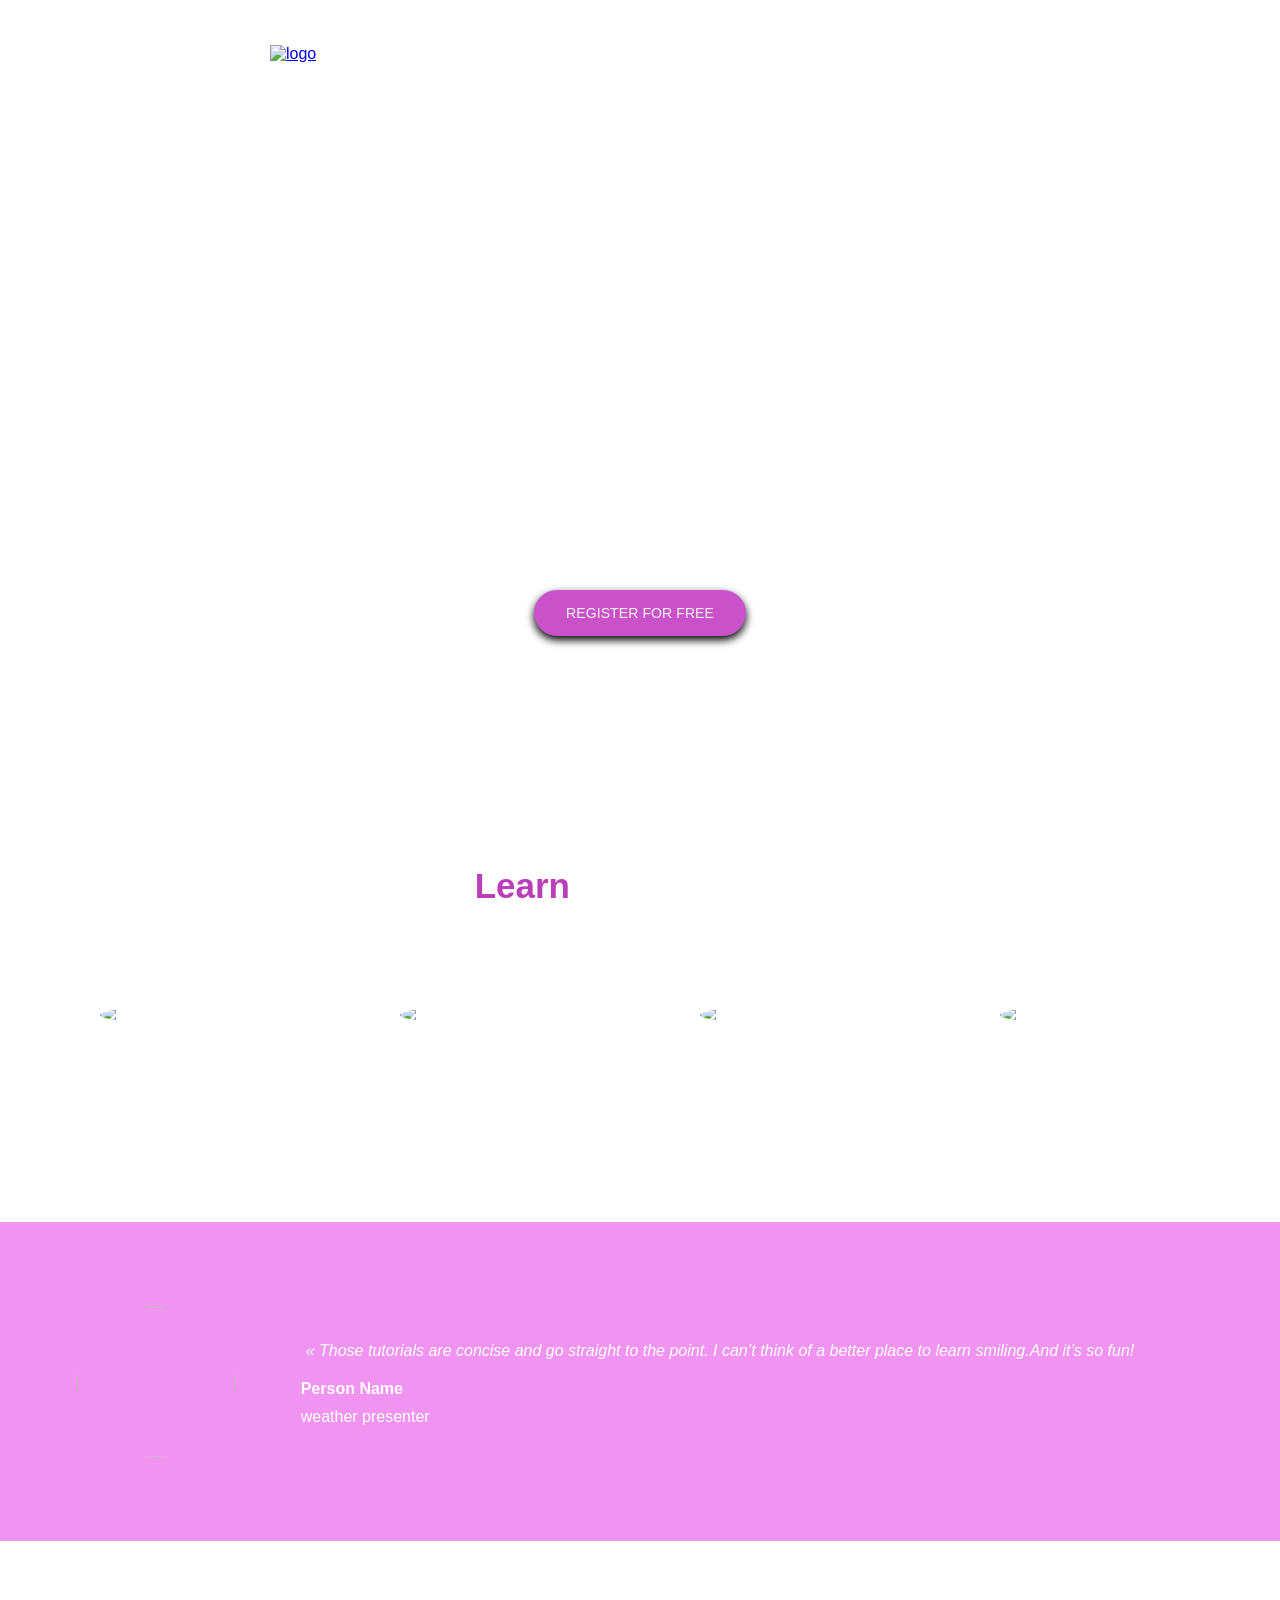
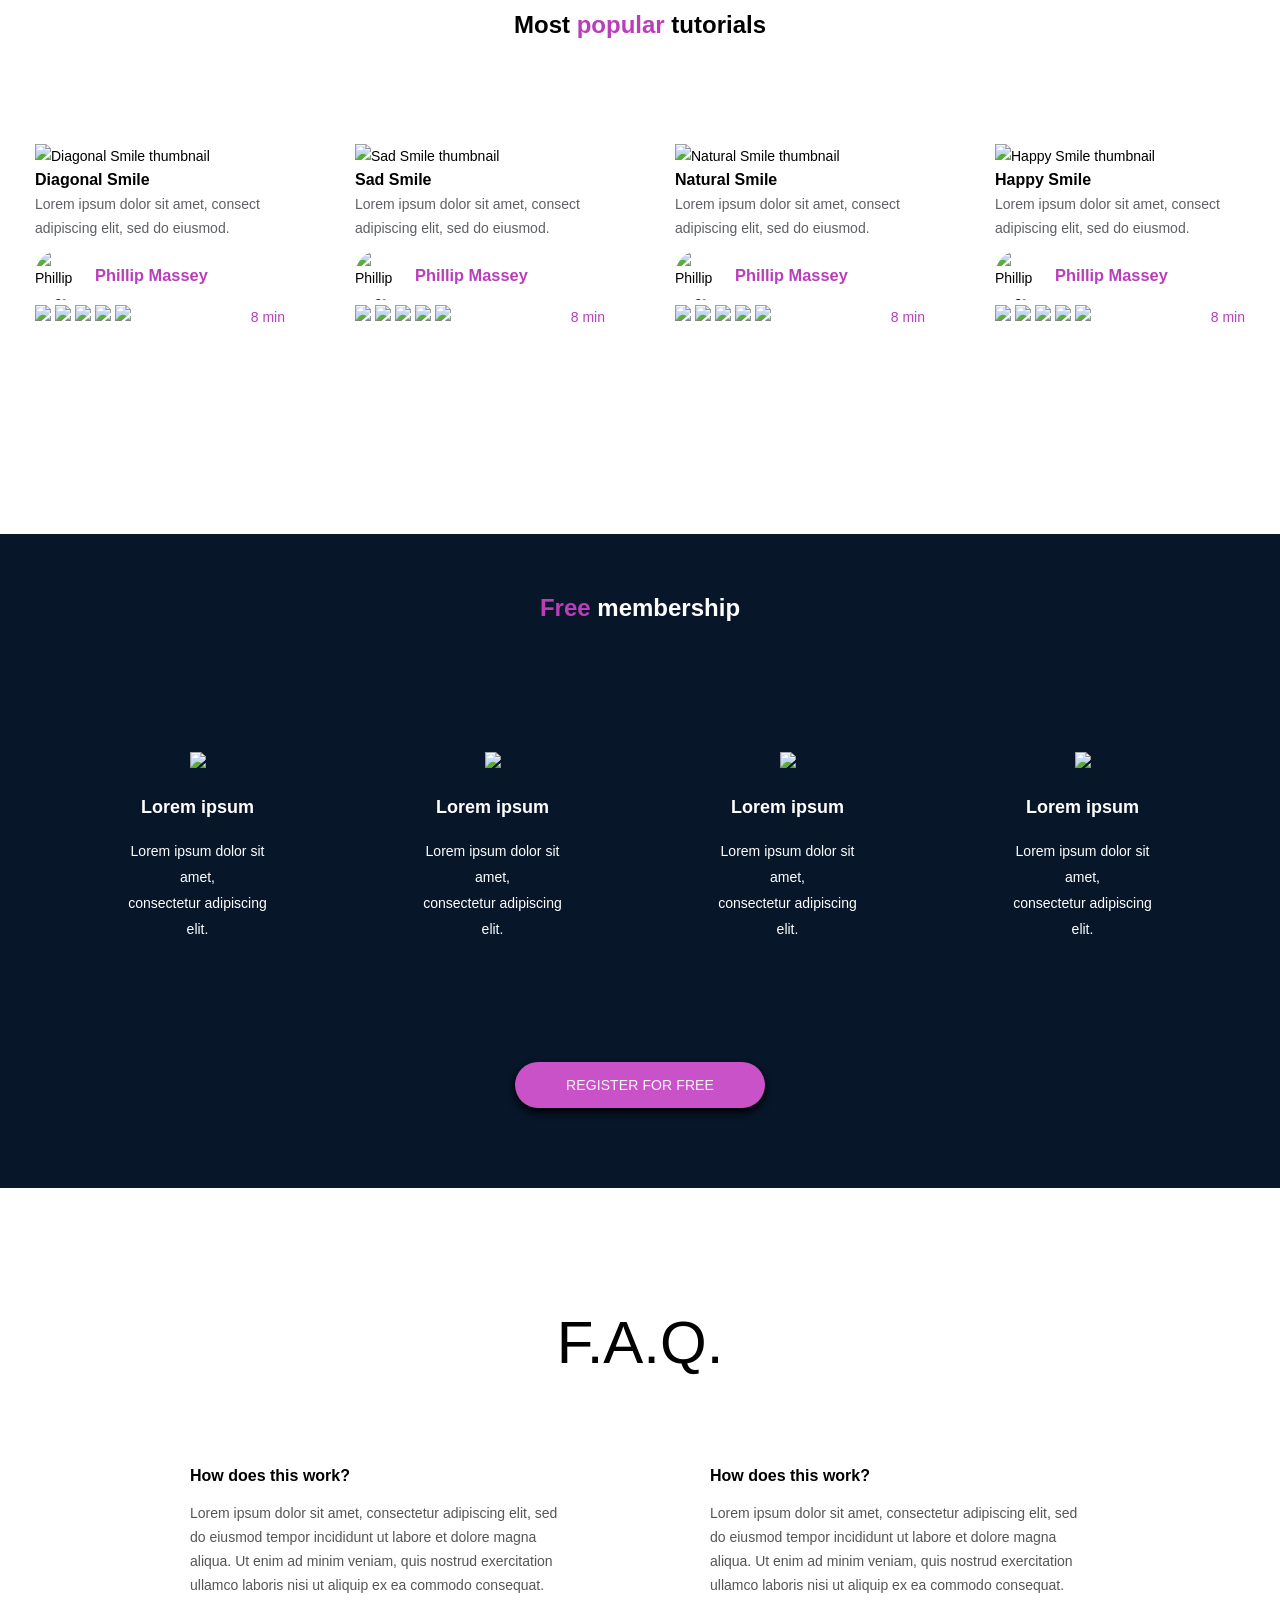
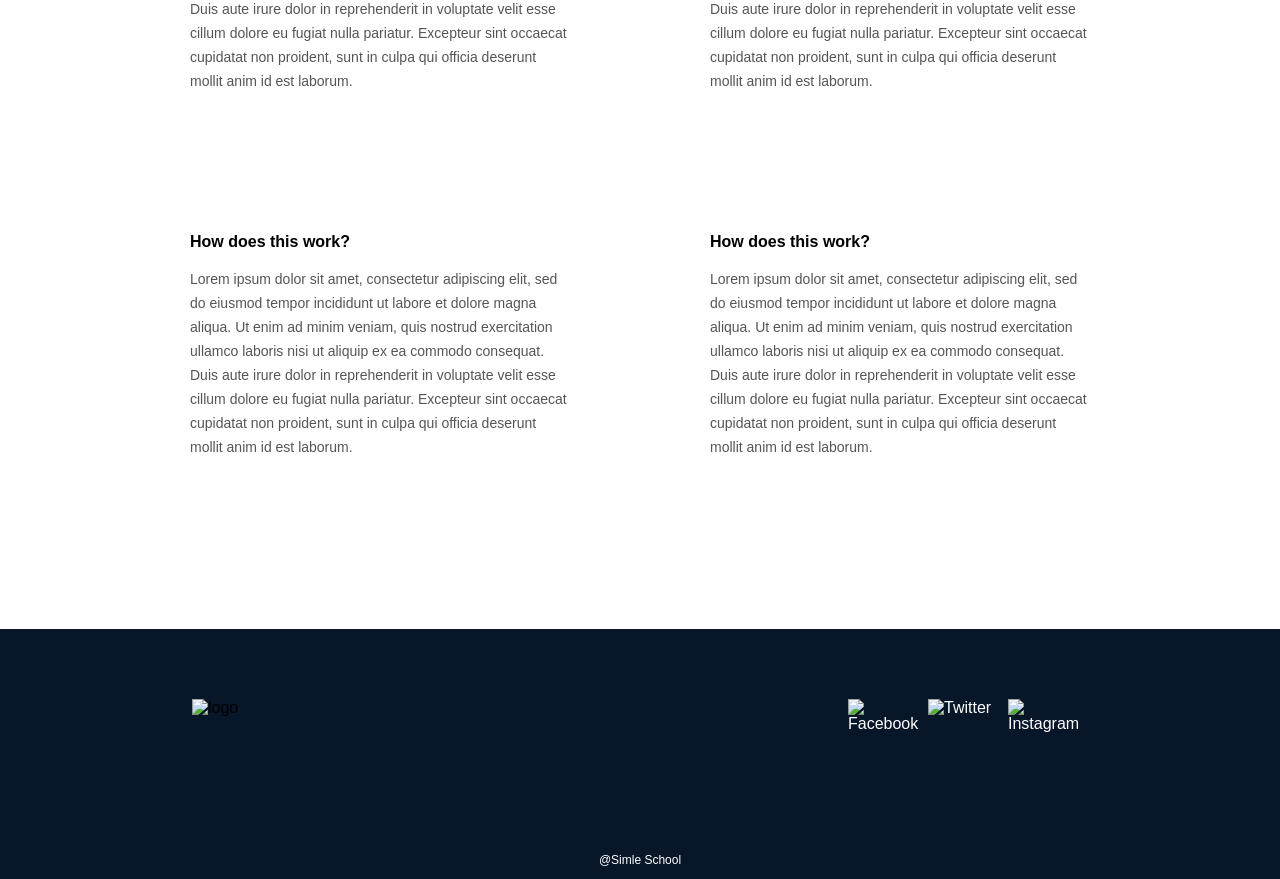
==== index.html @ 7311603f "trying to show the code on github" ====
<!DOCTYPE html>
<html lang="en">

<head>
  <meta charset="UTF-8">
  <meta name="viewport" content="width=device-width, initial-scale=1.0">
  <title>Document</title>
  <link rel="stylesheet" href="styles.css">
</head>

<body>

  <header>
    <ul>
      <a href="index.html">
        <img src="../images/smileSchool.png" alt="logo">
      </a>

      <li><a href="">COURSES</a></li>
      <li><a href="">PRICING</a></li>
      <li><a href="">LOGIN</a></li>

    </ul>

    <main>
      <section>

        <div class="hero">
          <h1>Get schooled</h1>
          <p>
            <span>SIMLE</span>
            <span>GRIN</span>
            <span>LAUGH</span>
          </p>
          <button class="button">REGISTER FOR FREE</button>
        </div>

        <div>
          <h2 class="pros-h2"><span style="color: rgb(186, 61, 186);">Learn</span> from the pros</h2>
          <div class="pros">

            <div class="pro-card">
              <img src="../images/avatar1.png" alt="profile-0">
              <h3>Phillip Massey</h3>
              <p>« Smile of the year »</p>
              <p>2018 - 2019</p>

            </div>

            <div class="pro-card">
              <img src="../images/avatar2.png" alt="profile-1">
              <h3>Nannie Lawrence</h3>
              <p>Best Smile</p>
              <p>2017</p>
            </div>

            <div class="pro-card">
              <img src="../images/avatar3.png" alt="profile-2">
              <h3>Bruce Walters</h3>
              <p>Nice Smile</p>
              <p>2019</p>
            </div>

            <div class="pro-card">
              <img src="../images/avatar4.png" alt="profile-3">
              <h3>Bruce Walters</h3>
              <p>24H Smile</p>
              <p>2016-2019</p>
            </div>

          </div>
        </div>

      </section>
    </main>
    <div></div>
  </header>

  <section>
    <div class="quote">
      <img src="../images/avatar5.png">
      <div class="quote-words">
        <blockquote cite="">
          « Those tutorials are concise and go straight to the point.
          I can’t think of a better place to learn smiling.And it’s so fun!
        </blockquote>
        <p>
          <span style="font-weight: bold;">Person Name</span>
        </p>
        <p>
          <span>weather presenter</span>
        </p>
      </div>
    </div>
  </section>

  <section class="tutorials">
    <h1>Most <span style="color: rgb(186, 61, 186);">popular</span> tutorials</h1>
    <div class="smiles-container">
      <div class="smile">
        <img style="object-position: top;" src="../images/video1.png" alt="Diagonal Smile thumbnail">
        <h2>Diagonal Smile</h2>
        <p>Lorem ipsum dolor sit amet,
          consect adipiscing elit, sed do eiusmod.</p>
        <div class="avatar-image">
          <img src="../images/avatar1.png" alt="Phillip Massey">
          <h3>Phillip Massey</h3>
        </div>
        <div class="stars-container">
          <div class="stars">
            <img src="../images/Star_1.png" alt="star">
            <img src="../images/Star_1.png" alt="star">
            <img src="../images/Star_1.png" alt="star">
            <img src="../images/Star_1.png" alt="star">
            <img src="../images/Star_5.png" alt="star">
          </div>
          <p style="color: rgb(186, 61, 186);">8 min</p>
        </div>
      </div>
      <div class="smile">
        <img src="../images/video2.png" alt="Sad Smile thumbnail">
        <h2>Sad Smile</h2>
        <p>Lorem ipsum dolor sit amet, consect adipiscing elit, sed do eiusmod.</p>
        <div class="avatar-image">
          <img src="../images/avatar1.png" alt="Phillip Massey">
          <h3>Phillip Massey</h3>
        </div>
        <div class="stars-container">
          <div class="stars">
            <img src="../images/Star_1.png" alt="star">
            <img src="../images/Star_1.png" alt="star">
            <img src="../images/Star_1.png" alt="star">
            <img src="../images/Star_1.png" alt="star">
            <img src="../images/Star_5.png" alt="star">
          </div>
          <p style="color: rgb(186, 61, 186);">8 min</p>
        </div>
      </div>
      <div class="smile">
        <img src="../images/video3.png" alt="Natural Smile thumbnail">
        <h2>Natural Smile</h2>
        <p>Lorem ipsum dolor sit amet, consect adipiscing elit, sed do eiusmod.</p>
        <div class="avatar-image">
          <img src="../images/avatar1.png" alt="Phillip Massey">
          <h3>Phillip Massey</h3>
        </div>
        <div class="stars-container">
          <div class="stars">
            <img src="../images/Star_1.png" alt="star">
            <img src="../images/Star_1.png" alt="star">
            <img src="../images/Star_1.png" alt="star">
            <img src="../images/Star_1.png" alt="star">
            <img src="../images/Star_5.png" alt="star">
          </div>
          <p style="color: rgb(186, 61, 186);">8 min</p>
        </div>
      </div>
      <div class="smile">
        <img src="../images/video4.png" alt="Happy Smile thumbnail">
        <h2>Happy Smile</h2>
        <p>Lorem ipsum dolor sit amet, consect adipiscing elit, sed do eiusmod.</p>
        <div class="avatar-image">
          <img src="../images/avatar1.png" alt="Phillip Massey">
          <h3>Phillip Massey</h3>
        </div>
        <div class="stars-container">
          <div class="stars">
            <img src="../images/Star_1.png" alt="star">
            <img src="../images/Star_1.png" alt="star">
            <img src="../images/Star_1.png" alt="star">
            <img src="../images/Star_1.png" alt="star">
            <img src="../images/Star_5.png" alt="star">
          </div>
          <p style="color: rgb(186, 61, 186);">8 min</p>
        </div>
      </div>
    </div>
  </section>

  <section class="free">
    <h1><span style="color: rgb(186, 61, 186);">Free</span> membership</h1>
    <div class="membership-container">
      <div class="membership">
        <img src="../images/smile.png">
        <h2>Lorem ipsum</h2>
        <p>Lorem ipsum dolor sit amet, <br> consectetur adipiscing elit.</p>
      </div>
      <div class="membership">
        <img src="../images/smile.png">
        <h2>Lorem ipsum</h2>
        <p>Lorem ipsum dolor sit amet, <br> consectetur adipiscing elit.</p>
      </div>
      <div class="membership">
        <img src="../images/smile.png">
        <h2>Lorem ipsum</h2>
        <p>Lorem ipsum dolor sit amet, <br>consectetur adipiscing elit.</p>
      </div>
      <div class="membership">
        <img src="../images/smile.png">
        <h2>Lorem ipsum</h2>
        <p>Lorem ipsum dolor sit amet, <br> consectetur adipiscing elit.</p>
      </div>
    </div>
    <button type="button">REGISTER FOR FREE</button>
  </section>

  <section class="faq-section">
    <h2>F.A.Q.</h2>

    <div class="faq-container">
      <div class="faq-item">
        <h4>How does this work?</h4>
        <p>
          Lorem ipsum dolor sit amet, consectetur adipiscing elit, sed do eiusmod tempor incididunt ut labore et dolore
          magna aliqua. Ut enim ad minim veniam, quis nostrud exercitation ullamco laboris nisi ut aliquip ex ea commodo
          consequat. Duis aute irure dolor in reprehenderit in voluptate velit esse cillum dolore eu fugiat nulla
          pariatur. Excepteur sint occaecat cupidatat non proident, sunt in culpa qui officia deserunt mollit anim id
          est laborum.
        </p>
      </div>

      <div class="faq-item">
        <h4>How does this work?</h4>
        <p>
          Lorem ipsum dolor sit amet, consectetur adipiscing elit, sed do eiusmod tempor incididunt ut labore et dolore
          magna aliqua. Ut enim ad minim veniam, quis nostrud exercitation ullamco laboris nisi ut aliquip ex ea commodo
          consequat. Duis aute irure dolor in reprehenderit in voluptate velit esse cillum dolore eu fugiat nulla
          pariatur. Excepteur sint occaecat cupidatat non proident, sunt in culpa qui officia deserunt mollit anim id
          est laborum.
        </p>
      </div>

      <div class="faq-item">
        <h4>How does this work?</h4>
        <p>
          Lorem ipsum dolor sit amet, consectetur adipiscing elit, sed do eiusmod tempor incididunt ut labore et dolore
          magna aliqua. Ut enim ad minim veniam, quis nostrud exercitation ullamco laboris nisi ut aliquip ex ea commodo
          consequat. Duis aute irure dolor in reprehenderit in voluptate velit esse cillum dolore eu fugiat nulla
          pariatur. Excepteur sint occaecat cupidatat non proident, sunt in culpa qui officia deserunt mollit anim id
          est laborum.
        </p>
      </div>

      <div class="faq-item">
        <h4>How does this work?</h4>
        <p>
          Lorem ipsum dolor sit amet, consectetur adipiscing elit, sed do eiusmod tempor incididunt ut labore et dolore
          magna aliqua. Ut enim ad minim veniam, quis nostrud exercitation ullamco laboris nisi ut aliquip ex ea commodo
          consequat. Duis aute irure dolor in reprehenderit in voluptate velit esse cillum dolore eu fugiat nulla
          pariatur. Excepteur sint occaecat cupidatat non proident, sunt in culpa qui officia deserunt mollit anim id
          est laborum.
        </p>
      </div>
    </div>

  </section>

  <footer>
    <div>
      <div class="footer-cnt">
        <img src="../images/smileSchool.png" alt="logo">
        <div class="logo">
          <ul>
            <li><img src="../images/facebook.png" alt="Facebook"></li>
            <li><img src="../images/twitter.png" alt="Twitter"></li>
            <li><img src="../images/Instagram.png" alt="Instagram"></li>
          </ul>
        </div>
      </div>
      <p class="text">@Simle School</p>
    </div>
  </footer>

</body>

</html>
---- styles.css ----
* {
  margin: 0;
  font-family: sans-serif;
}

header {
  background-image: url(../images/background.png);
  height: auto;
  max-width: 100%;
  background-size: cover;
}

header > ul {
  list-style-type: none;
  margin: 0 200px;
  padding: 40px;
  overflow: hidden;
  background-color: none;
}

ul li {
  float: right;
}

ul > a > img {
  padding: 5px 30px;
}

ul li a {
  display: block;
  color: white;
  text-align: center;
  padding: 14px 16px;
  text-decoration: none;
  font-weight: bold;
}

ul li a:hover {
  background-color: #111111;
}

.hero {
  display: flex;
  justify-content: center;
  align-items: center;
  flex-direction: column;
  padding: 20px;
}

.hero > h1 {
  font-size: 150px;
  margin-top: 200px;
  font-weight: bold;
  color: white;
}

.hero > p > span {
  color: white;
  padding: 10px 30px;
  font-weight: bold;
  font-size: 20px;
  font-size: 18px;
}

.hero > button {
  background-color: rgb(201, 82, 201);
  color: whitesmoke;
  font-size: 14px;
  padding: 15px 32px;
  border: none;
  border-radius: 26px;
  margin: 50px 10px;
  letter-spacing: 0.1px;
  cursor: pointer;
  box-shadow: 0px 4px 8px black;
}

.button-hover {
  cursor: pointer;
}

.button:hover {
  background-color: blueviolet;
  cursor: pointer;
  transition: 0.3s ease;
}

.pros-h2 {
  margin-top: 160px;
  text-align: center;
  font-size: 35px;
  color: white;
}

.pros img {
  width: 180px;
  height: auto;
  border-radius: 50%;
}

.pros {
  display: flex;
  justify-content: center;
  align-items: center;
  flex-direction: row;
}

.pro-card {
  padding: 20px;
  margin: 80px 40px;
  display: flex;
  flex-direction: column;
  justify-content: center;
  align-items: center;
  color: white;
}

.pro-card > h3 {
  padding: 5px;
  margin-top: 10px;
}

.pro-card > p {
  padding: 5px;
  font-style: italic;
}

.quote {
  display: flex;
  flex-direction: row;
  align-items: center;
  justify-content: center;
  padding: 50px;
  background-color: rgb(241, 147, 241);
}

.quote > img {
  height: 150px;
  width: 160px;
  border-radius: 50%;
  object-fit: cover;
}

.quote-words {
  margin: 30px;
  padding: 30px;
}

.quote-words > p {
  padding: 5px;
  color: white;
}

.quote-words > blockquote {
  padding: 10px;
  margin-bottom: 5px;
  color: white;
  font-style: italic;
}

.smiles-container {
  display: flex;
  flex-direction: row;
  align-items: center;
  justify-content: center;
}

.smiles {
  display: flex;
  align-items: center;
  justify-content: center;
}

.tutorials img {
  width: 255px;
  height: 154px;
  object-fit: cover;
  object-position: middle center;
}

.tutorials > h1 {
  text-align: center;
  padding: 20px;
  margin: 50px;
}

.tutorials {
  margin-top: 50px;
}

.avatar-image img {
  height: 50px;
  width: 50px;
  border-radius: 50%;
}

.stars {
  height: 20px;
  width: 20px;
  display: flex;
}

.stars img {
  height: 20px;
  width: 20px;
}

.smile {
  padding: 25px;
  height: 355px;
  width: 255px;
  margin: 10px;
}

.smile h2 {
  font-weight: bold;
  font-size: 16px;
}

.smile {
  font-size: 14px;
  line-height: 24px;
}

.smile p {
  color: #5d6064;
}

.avatar-image {
  display: flex;
  flex-direction: row;
  align-items: center;
  margin-top: 10px;
}

.avatar-image > h3 {
  color: rgb(186, 61, 186);
  margin-left: 10px;
}

.stars-container {
  display: flex;
  flex-direction: row;
  margin-top: 5px;
}

.stars-container > p {
  margin-left: auto;
}

.free h1 {
  text-align: center;
  padding: 60px;
}

.free {
  background-color: #071629;
  color: white;
  display: flex;
  flex-direction: column;
}

.membership-container {
  display: flex;
  justify-content: center;
  align-items: center;
  padding: 50px;
}

.membership {
  text-align: center;
  padding: 20px;
  margin: 0 50px;
  width: 257px;
}

.membership img {
  margin-bottom: 25px;
}

.membership h2 {
  padding-bottom: 20px;
  font-size: 18px;
}

.membership p {
  line-height: 26px;
  font-size: 14px;
  color: #ffffff;
}

.free button {
  background-color: rgb(201, 82, 201);
  color: whitesmoke;
  font-size: 14px;
  padding: 15px 32px;
  border: none;
  border-radius: 26px;
  margin: 50px 10px 80px 10px;
  letter-spacing: 0.1px;
  cursor: pointer;
  box-shadow: 0px 4px 8px black;
  text-align: center;
  justify-content: center;
  align-self: center;
  width: 250px;
}

footer {
  background-color: #071629;
  width: 100%;
  height: 250px;
}

.footer-cnt > img {
  width: 170px;
  height: 30px;
  padding-top: 70px;
}

.footer-cnt {
  width: 70%;
  margin: 50px auto;
  overflow: hidden;
}

.footer-cnt > div {
  float: right;
  padding: 70px 0 70px 70px;
}

.footer-cnt > div > ul {
  list-style-type: none;
  padding: 0;
}

.footer-cnt > div > ul > li {
  width: 80px;
  text-decoration: none;
  color: white;
  float: left;
}

.text {
  text-align: center;
  color: #ffffff;
  font-size: 12px;
}

.faq-section {
  max-width: 1000px;
  margin: 80px auto;
  padding: 40px;
  background: #fff;
}

.faq-section h2 {
  text-align: center;
  margin-bottom: 40px;
  font-size: 60px;
  letter-spacing: 0px;
  font-weight: 300;
}

.faq-container {
  display: grid;
  grid-template-columns: repeat(2, 1fr);
  gap: 40px;
}

.faq-item {
  padding: 20px;
  margin: 30px;
}

.faq-item h4 {
  font-size: 16px;
  margin-bottom: 16px;
}

.faq-item p {
  font-size: 14px;
  color: #555;
  line-height: 24px;
}
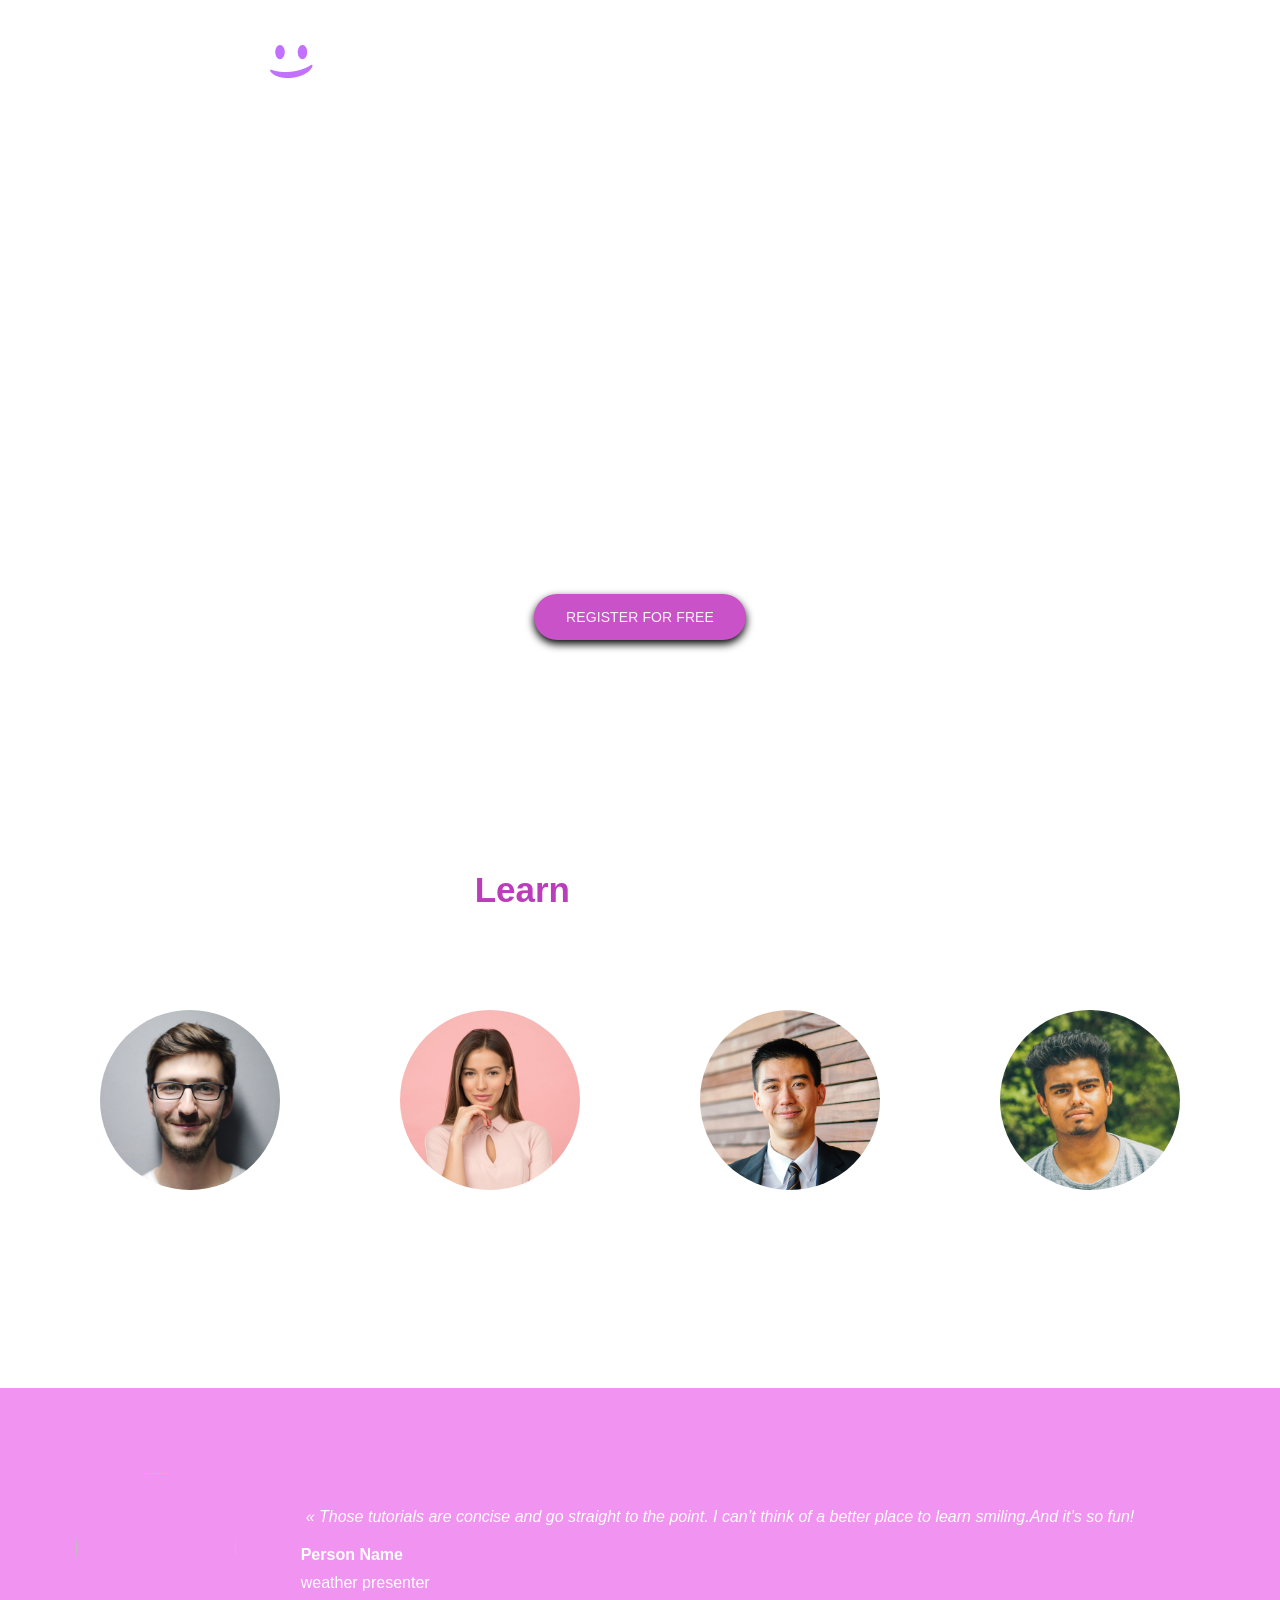
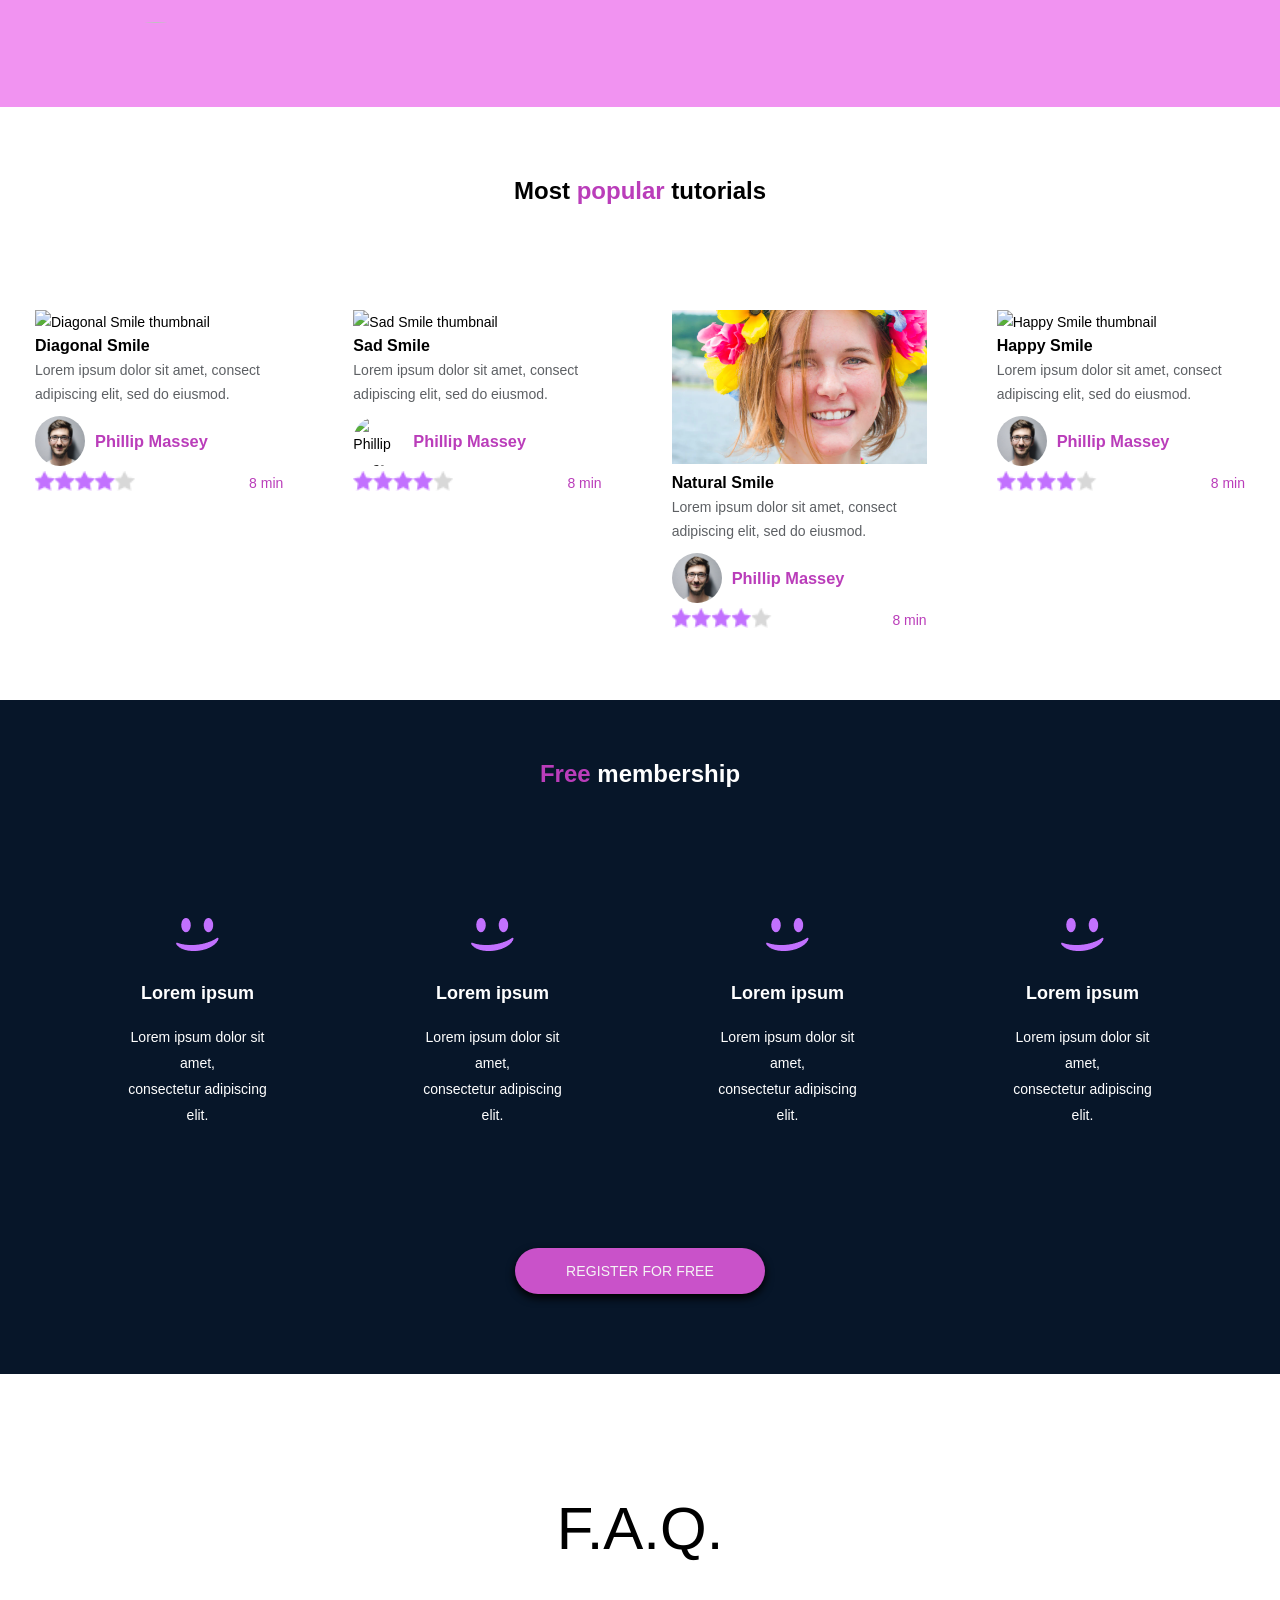
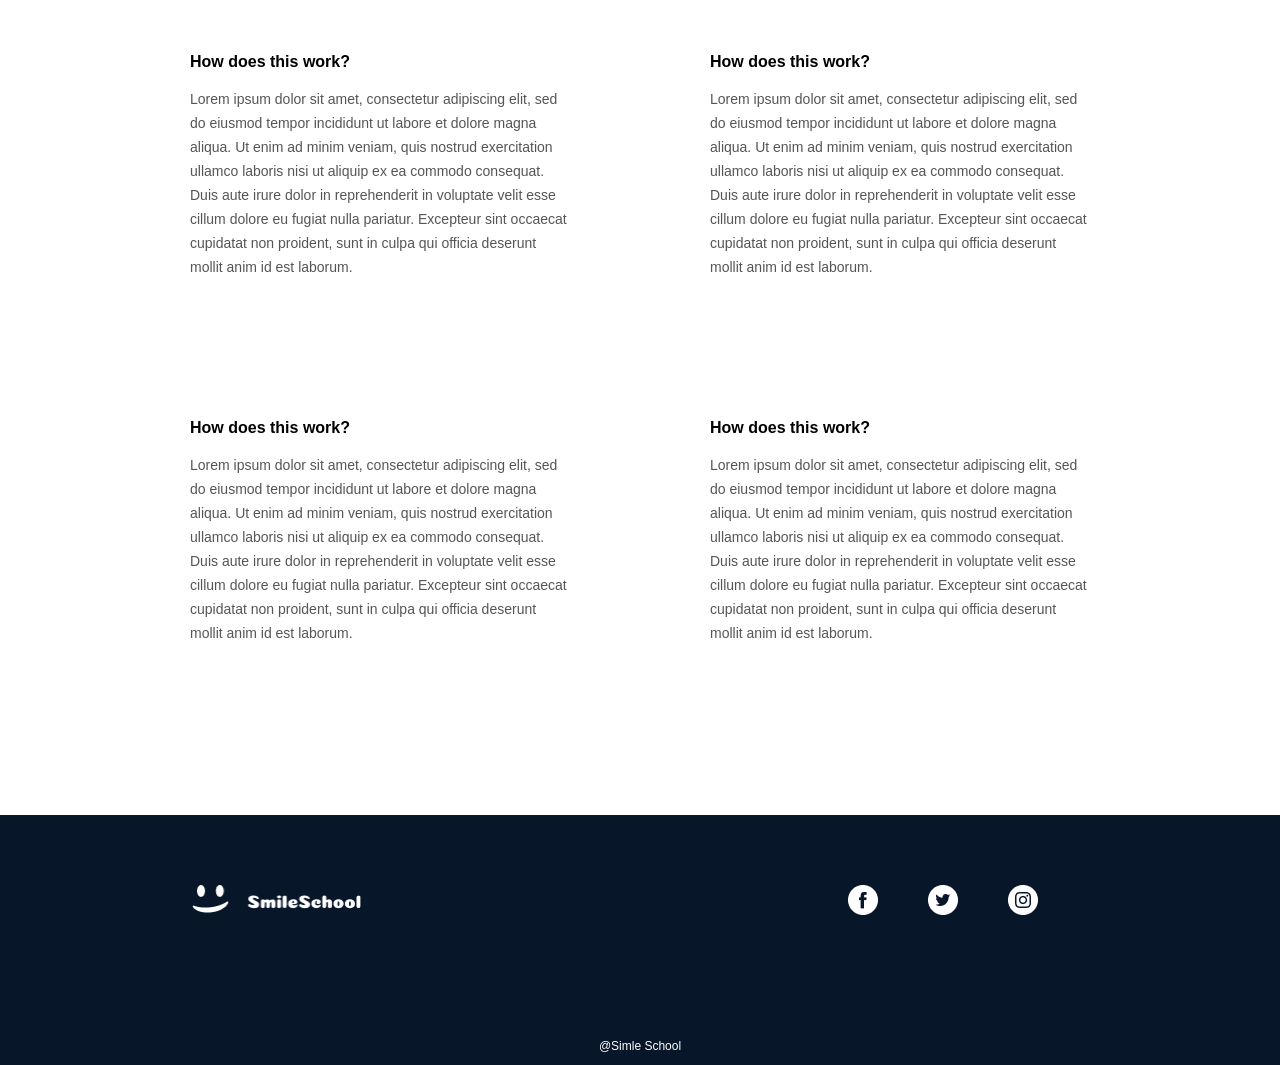
==== commit 3b6d3f56: "more updates to finish task 8" ====
--- a/index.html
+++ b/index.html
@@ -13,7 +13,7 @@
   <header>
     <ul>
       <a href="index.html">
-        <img src="../images/smileSchool.png" alt="logo">
+        <img src="./css_advanced/images/logo.png" alt="logo">
       </a>
 
       <li><a href="">COURSES</a></li>
@@ -40,7 +40,7 @@
           <div class="pros">
 
             <div class="pro-card">
-              <img src="../images/avatar1.png" alt="profile-0">
+              <img src="./css_advanced/images/avatar1.png" alt="profile-0">
               <h3>Phillip Massey</h3>
               <p>« Smile of the year »</p>
               <p>2018 - 2019</p>
@@ -48,21 +48,21 @@
             </div>
 
             <div class="pro-card">
-              <img src="../images/avatar2.png" alt="profile-1">
+              <img src="./css_advanced/images/avatar2.png" alt="profile-1">
               <h3>Nannie Lawrence</h3>
               <p>Best Smile</p>
               <p>2017</p>
             </div>
 
             <div class="pro-card">
-              <img src="../images/avatar3.png" alt="profile-2">
+              <img src="./css_advanced/images/avatar3.png" alt="profile-2">
               <h3>Bruce Walters</h3>
               <p>Nice Smile</p>
               <p>2019</p>
             </div>
 
             <div class="pro-card">
-              <img src="../images/avatar4.png" alt="profile-3">
+              <img src="./css_advanced/images/avatar4.png" alt="profile-3">
               <h3>Bruce Walters</h3>
               <p>24H Smile</p>
               <p>2016-2019</p>
@@ -78,7 +78,7 @@
 
   <section>
     <div class="quote">
-      <img src="../images/avatar5.png">
+      <img src="./css_advanced/images/avatar5.png">
       <div class="quote-words">
         <blockquote cite="">
           « Those tutorials are concise and go straight to the point.
@@ -98,27 +98,27 @@
     <h1>Most <span style="color: rgb(186, 61, 186);">popular</span> tutorials</h1>
     <div class="smiles-container">
       <div class="smile">
-        <img style="object-position: top;" src="../images/video1.png" alt="Diagonal Smile thumbnail">
+        <img style="object-position: top;" src="./css_advanced/images/video1.png" alt="Diagonal Smile thumbnail">
         <h2>Diagonal Smile</h2>
         <p>Lorem ipsum dolor sit amet,
           consect adipiscing elit, sed do eiusmod.</p>
         <div class="avatar-image">
-          <img src="../images/avatar1.png" alt="Phillip Massey">
-          <h3>Phillip Massey</h3>
-        </div>
-        <div class="stars-container">
-          <div class="stars">
-            <img src="../images/Star_1.png" alt="star">
-            <img src="../images/Star_1.png" alt="star">
-            <img src="../images/Star_1.png" alt="star">
-            <img src="../images/Star_1.png" alt="star">
-            <img src="../images/Star_5.png" alt="star">
-          </div>
-          <p style="color: rgb(186, 61, 186);">8 min</p>
-        </div>
-      </div>
-      <div class="smile">
-        <img src="../images/video2.png" alt="Sad Smile thumbnail">
+          <img src="./css_advanced/images/avatar1.png" alt="Phillip Massey">
+          <h3>Phillip Massey</h3>
+        </div>
+        <div class="stars-container">
+          <div class="stars">
+            <img src="./css_advanced/images/Star_1.png" alt="star">
+            <img src="./css_advanced/images/Star_1.png" alt="star">
+            <img src="./css_advanced/images/Star_1.png" alt="star">
+            <img src="./css_advanced/images/Star_1.png" alt="star">
+            <img src="./css_advanced/images/Star_5.png" alt="star">
+          </div>
+          <p style="color: rgb(186, 61, 186);">8 min</p>
+        </div>
+      </div>
+      <div class="smile">
+        <img src="./css_advanced/images/video1.png" alt="Sad Smile thumbnail">
         <h2>Sad Smile</h2>
         <p>Lorem ipsum dolor sit amet, consect adipiscing elit, sed do eiusmod.</p>
         <div class="avatar-image">
@@ -127,49 +127,49 @@
         </div>
         <div class="stars-container">
           <div class="stars">
-            <img src="../images/Star_1.png" alt="star">
-            <img src="../images/Star_1.png" alt="star">
-            <img src="../images/Star_1.png" alt="star">
-            <img src="../images/Star_1.png" alt="star">
-            <img src="../images/Star_5.png" alt="star">
-          </div>
-          <p style="color: rgb(186, 61, 186);">8 min</p>
-        </div>
-      </div>
-      <div class="smile">
-        <img src="../images/video3.png" alt="Natural Smile thumbnail">
+            <img src="./css_advanced/images/Star_1.png" alt="star">
+            <img src="./css_advanced/images/Star_1.png" alt="star">
+            <img src="./css_advanced/images/Star_1.png" alt="star">
+            <img src="./css_advanced/images/Star_1.png" alt="star">
+            <img src="./css_advanced/images/Star_5.png" alt="star">
+          </div>
+          <p style="color: rgb(186, 61, 186);">8 min</p>
+        </div>
+      </div>
+      <div class="smile">
+        <img src="./css_advanced/images/video2.png" alt="Natural Smile thumbnail">
         <h2>Natural Smile</h2>
         <p>Lorem ipsum dolor sit amet, consect adipiscing elit, sed do eiusmod.</p>
         <div class="avatar-image">
-          <img src="../images/avatar1.png" alt="Phillip Massey">
-          <h3>Phillip Massey</h3>
-        </div>
-        <div class="stars-container">
-          <div class="stars">
-            <img src="../images/Star_1.png" alt="star">
-            <img src="../images/Star_1.png" alt="star">
-            <img src="../images/Star_1.png" alt="star">
-            <img src="../images/Star_1.png" alt="star">
-            <img src="../images/Star_5.png" alt="star">
-          </div>
-          <p style="color: rgb(186, 61, 186);">8 min</p>
-        </div>
-      </div>
-      <div class="smile">
-        <img src="../images/video4.png" alt="Happy Smile thumbnail">
+          <img src="./css_advanced/images/avatar1.png" alt="Phillip Massey">
+          <h3>Phillip Massey</h3>
+        </div>
+        <div class="stars-container">
+          <div class="stars">
+            <img src="./css_advanced/images/Star_1.png" alt="star">
+            <img src="./css_advanced/images/Star_1.png" alt="star">
+            <img src="./css_advanced/images/Star_1.png" alt="star">
+            <img src="./css_advanced/images/Star_1.png" alt="star">
+            <img src="./css_advanced/images/Star_5.png" alt="star">
+          </div>
+          <p style="color: rgb(186, 61, 186);">8 min</p>
+        </div>
+      </div>
+      <div class="smile">
+        <img src="./css_advanced/images/video3.png" alt="Happy Smile thumbnail">
         <h2>Happy Smile</h2>
         <p>Lorem ipsum dolor sit amet, consect adipiscing elit, sed do eiusmod.</p>
         <div class="avatar-image">
-          <img src="../images/avatar1.png" alt="Phillip Massey">
-          <h3>Phillip Massey</h3>
-        </div>
-        <div class="stars-container">
-          <div class="stars">
-            <img src="../images/Star_1.png" alt="star">
-            <img src="../images/Star_1.png" alt="star">
-            <img src="../images/Star_1.png" alt="star">
-            <img src="../images/Star_1.png" alt="star">
-            <img src="../images/Star_5.png" alt="star">
+          <img src="./css_advanced/images/avatar1.png" alt="Phillip Massey">
+          <h3>Phillip Massey</h3>
+        </div>
+        <div class="stars-container">
+          <div class="stars">
+            <img src="./css_advanced/images/Star_1.png" alt="star">
+            <img src="./css_advanced/images/Star_1.png" alt="star">
+            <img src="./css_advanced/images/Star_1.png" alt="star">
+            <img src="./css_advanced/images/Star_1.png" alt="star">
+            <img src="./css_advanced/images/Star_5.png" alt="star">
           </div>
           <p style="color: rgb(186, 61, 186);">8 min</p>
         </div>
@@ -181,22 +181,22 @@
     <h1><span style="color: rgb(186, 61, 186);">Free</span> membership</h1>
     <div class="membership-container">
       <div class="membership">
-        <img src="../images/smile.png">
+        <img src="./css_advanced/images/logo.png">
         <h2>Lorem ipsum</h2>
         <p>Lorem ipsum dolor sit amet, <br> consectetur adipiscing elit.</p>
       </div>
       <div class="membership">
-        <img src="../images/smile.png">
+        <img src="./css_advanced/images/logo.png">
         <h2>Lorem ipsum</h2>
         <p>Lorem ipsum dolor sit amet, <br> consectetur adipiscing elit.</p>
       </div>
       <div class="membership">
-        <img src="../images/smile.png">
+        <img src="./css_advanced/images/logo.png">
         <h2>Lorem ipsum</h2>
         <p>Lorem ipsum dolor sit amet, <br>consectetur adipiscing elit.</p>
       </div>
       <div class="membership">
-        <img src="../images/smile.png">
+        <img src="./css_advanced/images/logo.png">
         <h2>Lorem ipsum</h2>
         <p>Lorem ipsum dolor sit amet, <br> consectetur adipiscing elit.</p>
       </div>
@@ -258,12 +258,12 @@
   <footer>
     <div>
       <div class="footer-cnt">
-        <img src="../images/smileSchool.png" alt="logo">
+        <img src="./css_advanced/images/smileSchool.png" alt="logo">
         <div class="logo">
           <ul>
-            <li><img src="../images/facebook.png" alt="Facebook"></li>
-            <li><img src="../images/twitter.png" alt="Twitter"></li>
-            <li><img src="../images/Instagram.png" alt="Instagram"></li>
+            <li><img src="./css_advanced/images/facebook.png" alt="Facebook"></li>
+            <li><img src="./css_advanced/images/twitter.png" alt="Twitter"></li>
+            <li><img src="./css_advanced/images/Instagram.png" alt="Instagram"></li>
           </ul>
         </div>
       </div>
